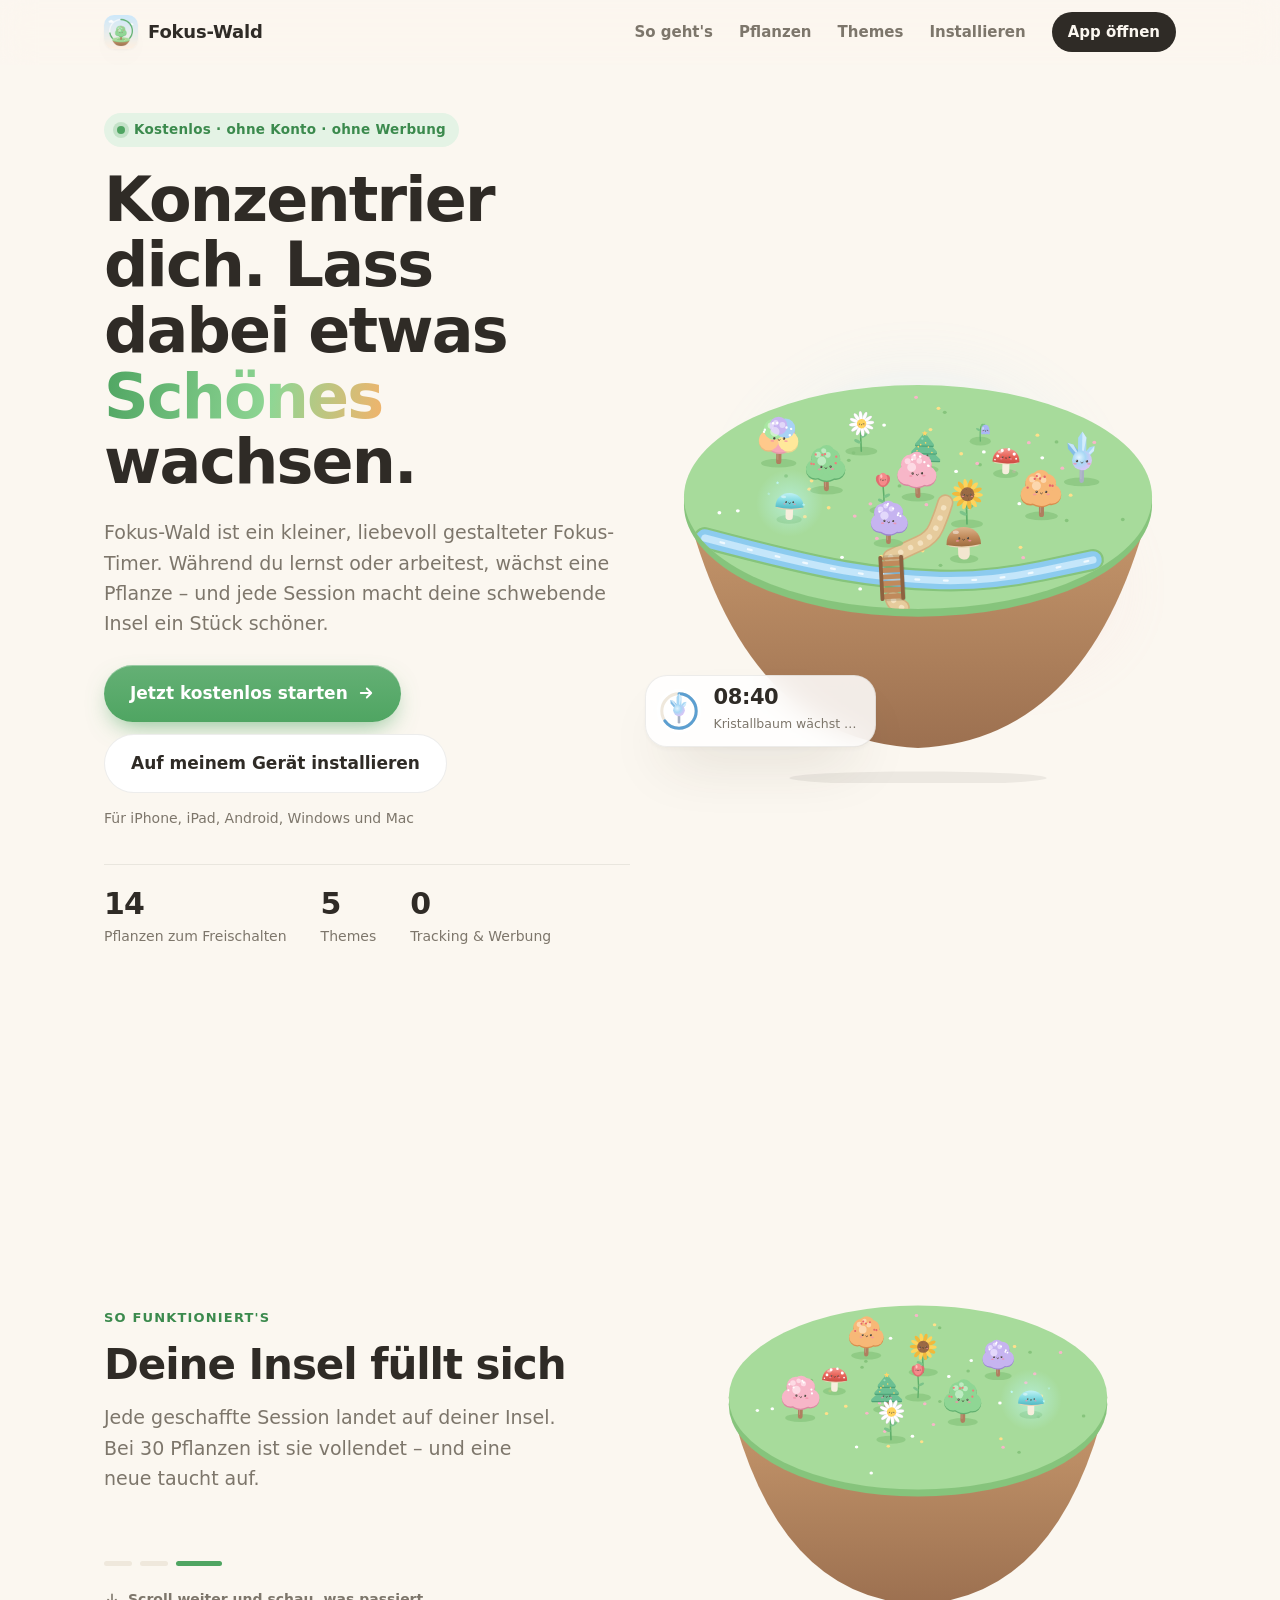
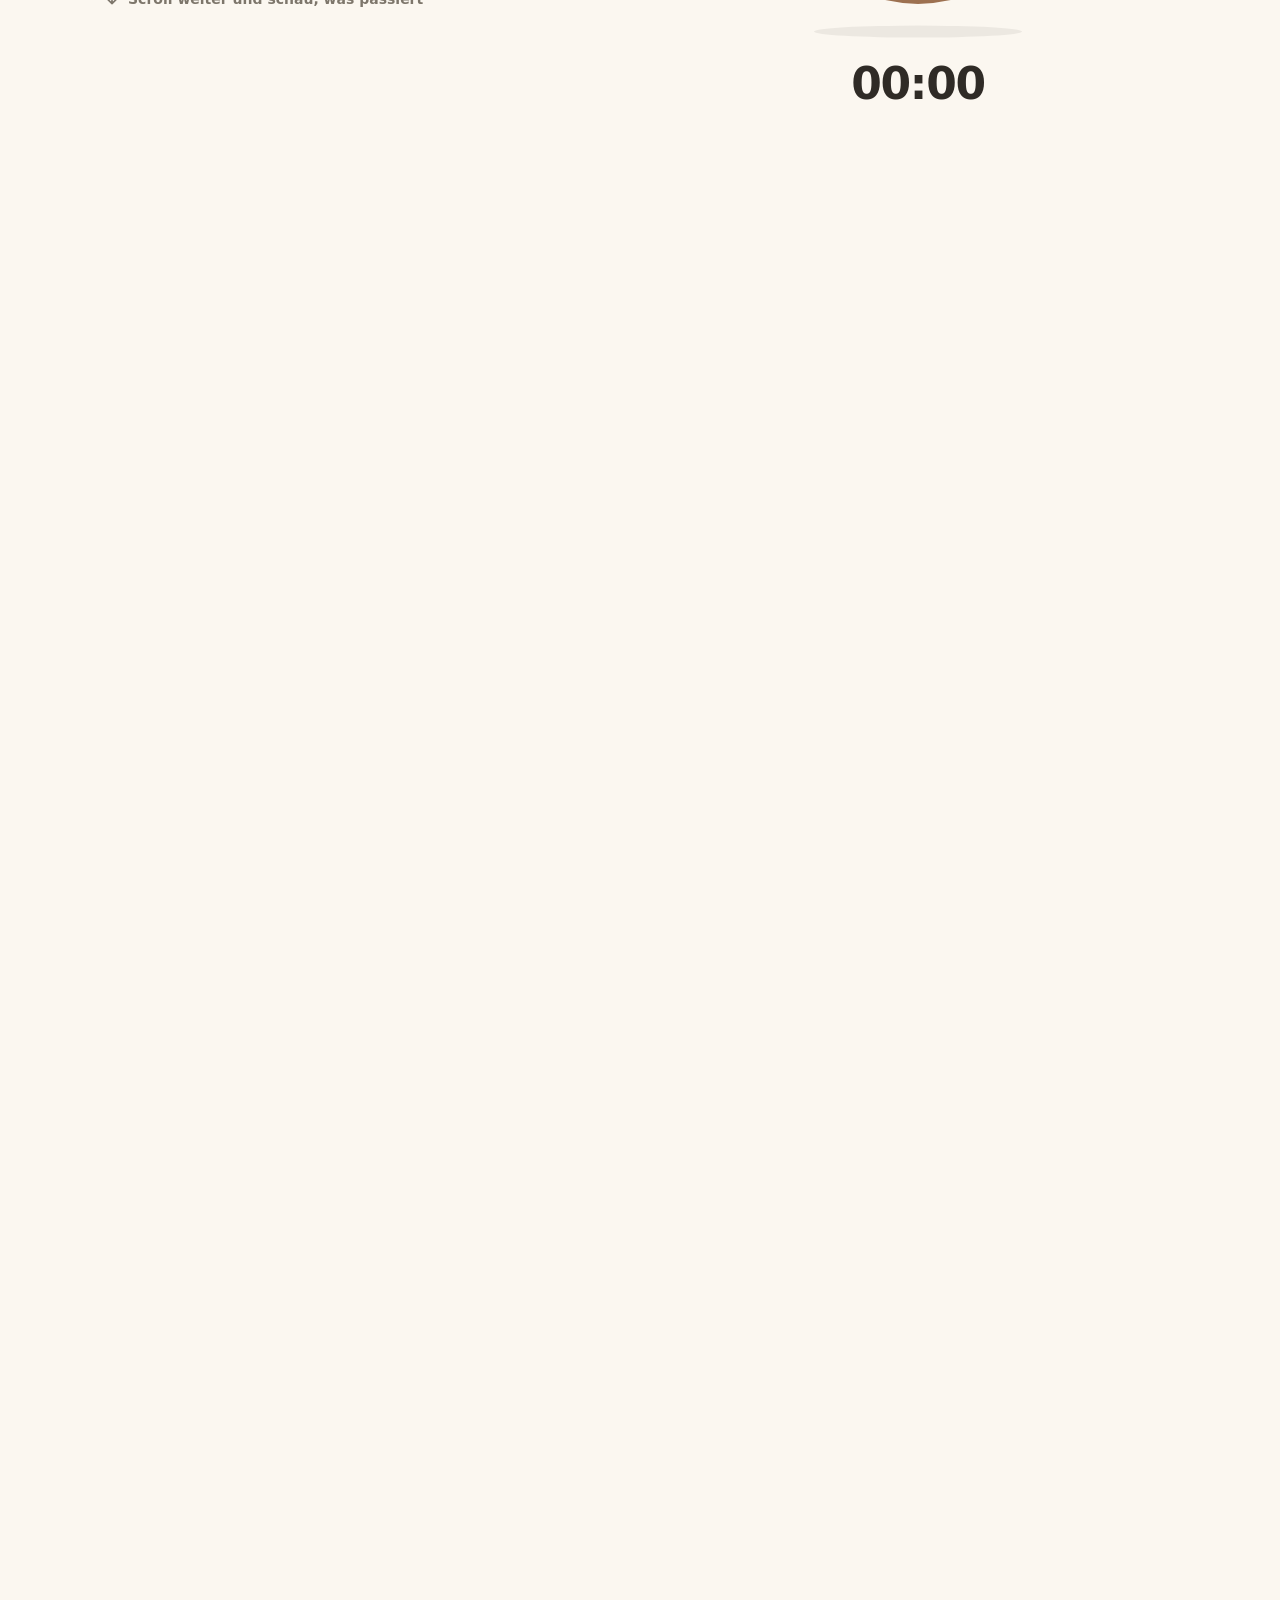
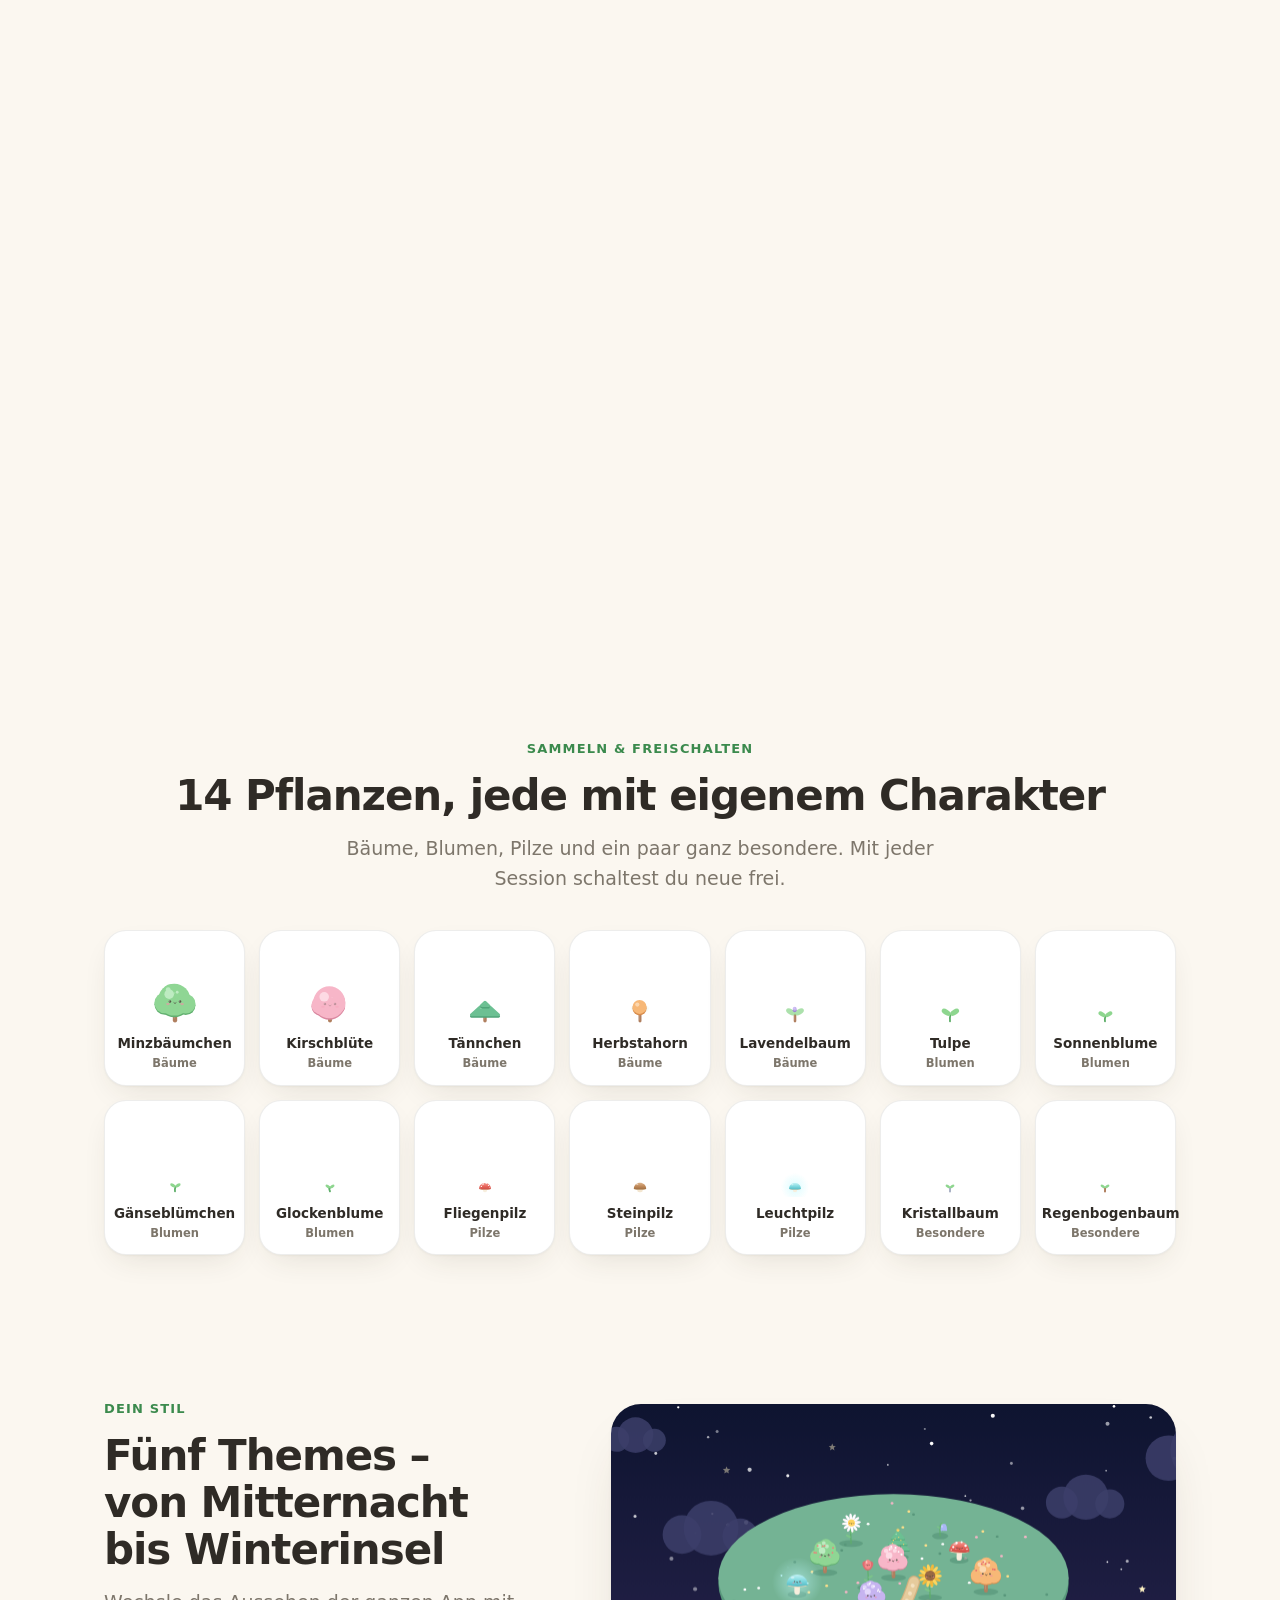
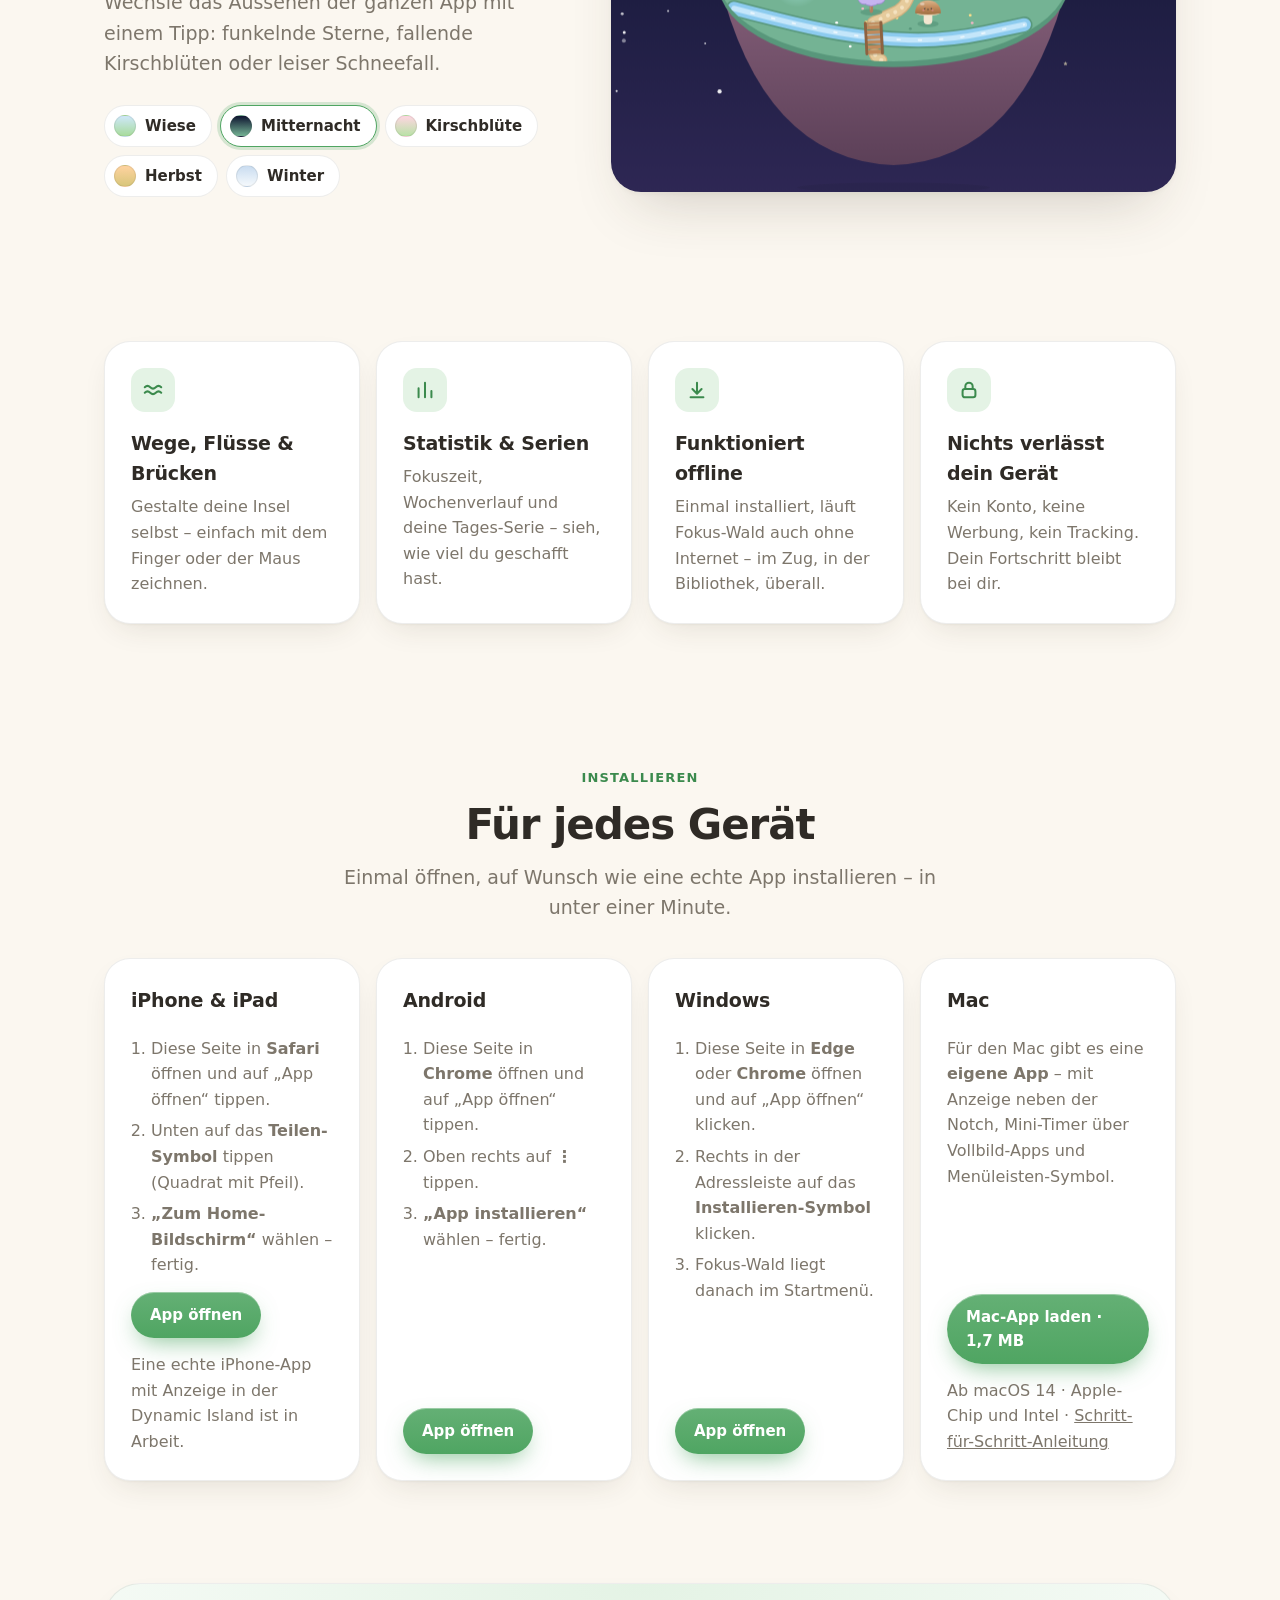
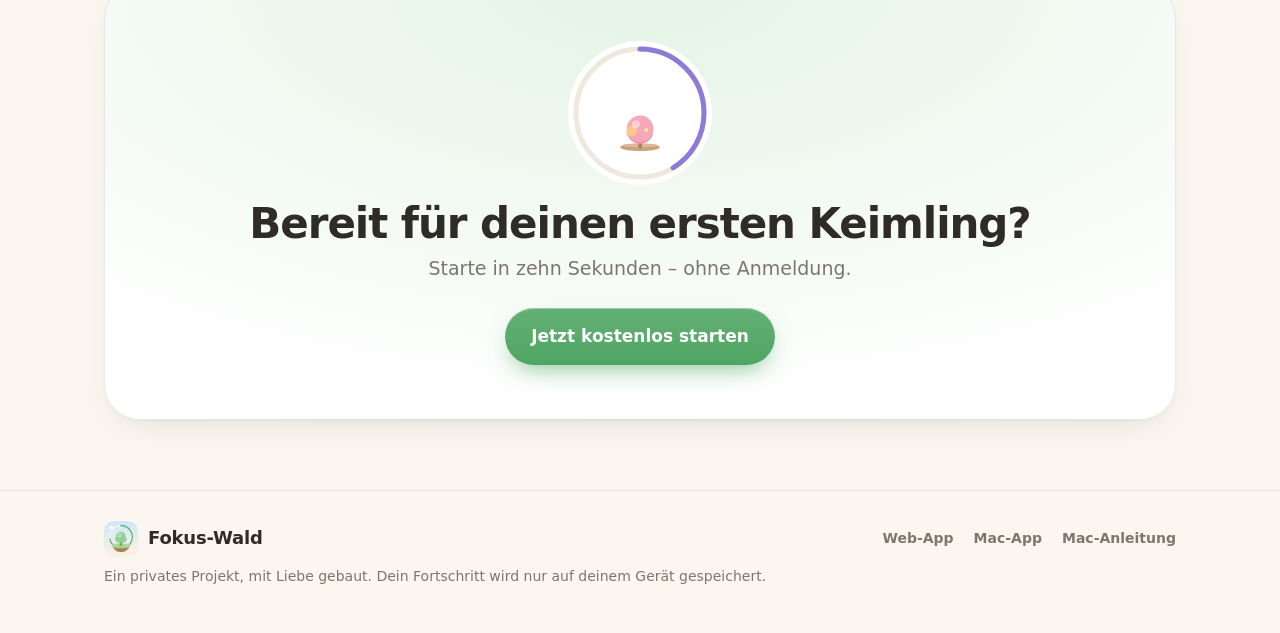
==== web/index.html @ 09dc21ff "Add Fokus-Wald Mac app, web app and website Mac app (SwiftUI package), PWA with the same plant and i" ====
<!DOCTYPE html>
<html lang="de">
<head>
<meta charset="utf-8">
<meta name="viewport" content="width=device-width, initial-scale=1, viewport-fit=cover">
<title>Fokus-Wald – der niedliche Fokus-Timer</title>
<meta name="description" content="Konzentrier dich – und schau zu, wie dabei etwas Schönes wächst. Kostenloser Fokus-Timer für iPhone, iPad, Android, Windows und Mac.">
<meta name="theme-color" content="#FBF7F0" media="(prefers-color-scheme: light)">
<meta name="theme-color" content="#171815" media="(prefers-color-scheme: dark)">
<meta property="og:title" content="Fokus-Wald – der niedliche Fokus-Timer">
<meta property="og:description" content="Während du lernst, wächst eine Pflanze – und deine Insel wird immer schöner.">
<meta property="og:image" content="app/icons/icon-512.png">
<link rel="icon" href="app/icons/icon-192.png">
<link rel="apple-touch-icon" href="app/icons/apple-touch-icon.png">
<link rel="stylesheet" href="site.css">
</head>
<body>

<header class="nav" id="nav">
  <a class="logo" href="./"><img src="app/icons/icon-192.png" alt=""> Fokus-Wald</a>
  <nav>
    <a href="#so-gehts">So geht's</a>
    <a href="#pflanzen">Pflanzen</a>
    <a href="#themes">Themes</a>
    <a href="#geraete">Installieren</a>
    <a class="pill" href="app/">App öffnen</a>
  </nav>
</header>

<main>

  <section class="hero">
    <div class="hero-text">
      <p class="eyebrow pill-eyebrow"><i></i> Kostenlos · ohne Konto · ohne Werbung</p>
      <h1>Konzentrier dich. Lass dabei etwas <em>Schönes</em> wachsen.</h1>
      <p class="lead">Fokus-Wald ist ein kleiner, liebevoll gestalteter Fokus-Timer. Während du lernst oder arbeitest, wächst eine Pflanze – und jede Session macht deine schwebende Insel ein Stück schöner.</p>
      <div class="cta">
        <a class="btn primary" href="app/">Jetzt kostenlos starten
          <svg viewBox="0 0 24 24" width="18" height="18" fill="none" stroke="currentColor" stroke-width="2.4" stroke-linecap="round" stroke-linejoin="round"><path d="M5 12h14M13 6l6 6-6 6"/></svg>
        </a>
        <a class="btn ghost" id="cta-second" href="#geraete">Auf meinem Gerät installieren</a>
      </div>
      <p class="fine" id="cta-note">Für iPhone, iPad, Android, Windows und Mac</p>
      <dl class="facts">
        <div><dt>14</dt><dd>Pflanzen zum Freischalten</dd></div>
        <div><dt>5</dt><dd>Themes</dd></div>
        <div><dt>0</dt><dd>Tracking &amp; Werbung</dd></div>
      </dl>
    </div>
    <div class="hero-art" id="hero-art">
      <div class="glow"></div>
      <canvas id="demo-island" aria-label="Animierte Vorschau einer Insel mit wachsenden Pflanzen"></canvas>
      <div class="float-chip" id="hero-chip">
        <canvas id="chip-plant"></canvas>
        <div><b id="chip-time">25:00</b><span id="chip-text">Kirschblüte wächst …</span></div>
      </div>
    </div>
  </section>

  <!-- Scroll story: the plant grows while you scroll -->
  <section class="story" id="so-gehts">
    <div class="story-sticky">
      <div class="story-text">
        <p class="eyebrow">So funktioniert's</p>
        <div class="story-steps">
          <article class="story-step on" data-step="0">
            <h2>Zeit wählen &amp; pflanzen</h2>
            <p>Stell ein, wie lange du dich konzentrieren möchtest, und such dir aus, was wachsen soll. Ein Tipp – und der Keimling ist gesetzt.</p>
          </article>
          <article class="story-step" data-step="1">
            <h2>Deine Pflanze wächst mit</h2>
            <p>Solange du fokussiert bleibst, wächst sie Minute für Minute – vom Keimling bis zur vollen Pracht, mit Gesicht und allem.</p>
          </article>
          <article class="story-step" data-step="2">
            <h2>Deine Insel füllt sich</h2>
            <p>Jede geschaffte Session landet auf deiner Insel. Bei 30 Pflanzen ist sie vollendet – und eine neue taucht auf.</p>
          </article>
        </div>
        <div class="story-dots" id="story-dots"><i class="on"></i><i></i><i></i></div>
        <p class="scroll-hint" id="scroll-hint">
          <svg viewBox="0 0 24 24" width="16" height="16" fill="none" stroke="currentColor" stroke-width="2.4" stroke-linecap="round" stroke-linejoin="round"><path d="M12 5v14M6 13l6 6 6-6"/></svg>
          Scroll weiter und schau, was passiert
        </p>
      </div>
      <div class="story-art">
        <canvas id="story-canvas" aria-label="Eine Pflanze wächst beim Scrollen"></canvas>
        <div class="story-clock" id="story-clock">25:00</div>
      </div>
    </div>
  </section>

  <section id="pflanzen">
    <p class="eyebrow center reveal">Sammeln &amp; freischalten</p>
    <h2 class="reveal">14 Pflanzen, jede mit eigenem Charakter</h2>
    <p class="lead center reveal">Bäume, Blumen, Pilze und ein paar ganz besondere. Mit jeder Session schaltest du neue frei.</p>
    <div class="plants" id="plants"></div>
  </section>

  <section id="themes">
    <div class="split">
      <div class="reveal">
        <p class="eyebrow">Dein Stil</p>
        <h2 class="left">Fünf Themes – von Mitternacht bis Winterinsel</h2>
        <p class="lead">Wechsle das Aussehen der ganzen App mit einem Tipp: funkelnde Sterne, fallende Kirschblüten oder leiser Schneefall.</p>
        <div class="theme-chips" id="theme-chips"></div>
      </div>
      <div class="theme-demo reveal" style="--d:.1s">
        <canvas id="theme-island" aria-label="Insel im gewählten Theme"></canvas>
      </div>
    </div>
  </section>

  <section>
    <div class="features">
      <article class="card feature reveal">
        <span class="ic"><svg viewBox="0 0 24 24"><path d="M3 9c2-2 4-2 6 0s4 2 6 0 4-2 6 0M3 15c2-2 4-2 6 0s4 2 6 0 4-2 6 0"/></svg></span>
        <h3>Wege, Flüsse &amp; Brücken</h3>
        <p>Gestalte deine Insel selbst – einfach mit dem Finger oder der Maus zeichnen.</p>
      </article>
      <article class="card feature reveal" style="--d:.08s">
        <span class="ic"><svg viewBox="0 0 24 24"><path d="M5 20V10M12 20V4M19 20v-7"/></svg></span>
        <h3>Statistik &amp; Serien</h3>
        <p>Fokuszeit, Wochenverlauf und deine Tages-Serie – sieh, wie viel du geschafft hast.</p>
      </article>
      <article class="card feature reveal" style="--d:.16s">
        <span class="ic"><svg viewBox="0 0 24 24"><path d="M12 4v11M7 11l5 5 5-5M5 20h14"/></svg></span>
        <h3>Funktioniert offline</h3>
        <p>Einmal installiert, läuft Fokus-Wald auch ohne Internet – im Zug, in der Bibliothek, überall.</p>
      </article>
      <article class="card feature reveal" style="--d:.24s">
        <span class="ic"><svg viewBox="0 0 24 24"><rect x="5" y="11" width="14" height="9" rx="2.5"/><path d="M8 11V8a4 4 0 0 1 8 0v3"/></svg></span>
        <h3>Nichts verlässt dein Gerät</h3>
        <p>Kein Konto, keine Werbung, kein Tracking. Dein Fortschritt bleibt bei dir.</p>
      </article>
    </div>
  </section>

  <section id="geraete">
    <p class="eyebrow center reveal">Installieren</p>
    <h2 class="reveal">Für jedes Gerät</h2>
    <p class="lead center reveal">Einmal öffnen, auf Wunsch wie eine echte App installieren – in unter einer Minute.</p>
    <div class="devices">
      <article class="card device reveal" data-device="ios">
        <span class="yours">Dein Gerät</span>
        <h3>iPhone &amp; iPad</h3>
        <ol>
          <li>Diese Seite in <b>Safari</b> öffnen und auf „App öffnen“ tippen.</li>
          <li>Unten auf das <b>Teilen-Symbol</b> tippen (Quadrat mit Pfeil).</li>
          <li><b>„Zum Home-Bildschirm“</b> wählen – fertig.</li>
        </ol>
        <a class="btn primary small" href="app/">App öffnen</a>
        <p class="fine">Eine echte iPhone-App mit Anzeige in der Dynamic Island ist in Arbeit.</p>
      </article>
      <article class="card device reveal" style="--d:.08s" data-device="android">
        <span class="yours">Dein Gerät</span>
        <h3>Android</h3>
        <ol>
          <li>Diese Seite in <b>Chrome</b> öffnen und auf „App öffnen“ tippen.</li>
          <li>Oben rechts auf <b>⋮</b> tippen.</li>
          <li><b>„App installieren“</b> wählen – fertig.</li>
        </ol>
        <a class="btn primary small" href="app/">App öffnen</a>
      </article>
      <article class="card device reveal" style="--d:.16s" data-device="windows">
        <span class="yours">Dein Gerät</span>
        <h3>Windows</h3>
        <ol>
          <li>Diese Seite in <b>Edge</b> oder <b>Chrome</b> öffnen und auf „App öffnen“ klicken.</li>
          <li>Rechts in der Adressleiste auf das <b>Installieren-Symbol</b> klicken.</li>
          <li>Fokus-Wald liegt danach im Startmenü.</li>
        </ol>
        <a class="btn primary small" href="app/">App öffnen</a>
      </article>
      <article class="card device reveal" style="--d:.24s" data-device="mac">
        <span class="yours">Dein Gerät</span>
        <h3>Mac</h3>
        <p>Für den Mac gibt es eine <b>eigene App</b> – mit Anzeige neben der Notch, Mini-Timer über Vollbild-Apps und Menüleisten-Symbol.</p>
        <a class="btn primary small" href="downloads/Fokus-Wald.zip" download>Mac-App laden · 1,7 MB</a>
        <p class="fine">Ab macOS 14 · Apple-Chip und Intel · <a href="mac.html">Schritt-für-Schritt-Anleitung</a></p>
      </article>
    </div>
  </section>

  <section class="closing reveal">
    <canvas class="stage" id="closing-stage"></canvas>
    <h2>Bereit für deinen ersten Keimling?</h2>
    <p class="lead center">Starte in zehn Sekunden – ohne Anmeldung.</p>
    <a class="btn primary" href="app/">Jetzt kostenlos starten</a>
  </section>
</main>

<footer>
  <div class="foot">
    <a class="logo" href="./"><img src="app/icons/icon-192.png" alt=""> Fokus-Wald</a>
    <nav>
      <a href="app/">Web-App</a>
      <a href="downloads/Fokus-Wald.zip" download>Mac-App</a>
      <a href="mac.html">Mac-Anleitung</a>
    </nav>
  </div>
  <p>Ein privates Projekt, mit Liebe gebaut. Dein Fortschritt wird nur auf deinem Gerät gespeichert.</p>
</footer>

<script type="module" src="site.js"></script>
</body>
</html>
---- web/site.css ----
:root {
  --bg: #FBF7F0; --bg-2: #F4EEE3; --card: #FFFFFF; --line: rgba(62, 58, 52, .09); --track: #EFE8DC;
  --ink: #2F2B26; --muted: #7D766B; --green: #4FA562; --green-deep: #3B8A4D; --green-soft: #E4F3E5; --pink: #E07A99;
  --shadow: 0 1px 2px rgba(60, 50, 30, .04), 0 12px 32px -12px rgba(60, 50, 30, .14);
  --shadow-lg: 0 2px 4px rgba(60, 50, 30, .04), 0 30px 60px -24px rgba(60, 50, 30, .22);
  --font: ui-rounded, "SF Pro Rounded", "Segoe UI Variable Display", "Segoe UI", system-ui, -apple-system, Roboto, sans-serif;
  --ease: cubic-bezier(.2, .8, .2, 1);
}
@media (prefers-color-scheme: dark) {
  :root {
    --bg: #171815; --bg-2: #1E1F1C; --card: #232521; --line: rgba(255, 255, 255, .08); --track: #33352F;
    --ink: #F1ECE3; --muted: #A49F95; --green: #6FBF7E; --green-deep: #8AD097; --green-soft: #243326;
    --shadow: 0 1px 2px rgba(0, 0, 0, .3), 0 12px 32px -12px rgba(0, 0, 0, .5);
    --shadow-lg: 0 2px 4px rgba(0, 0, 0, .3), 0 30px 60px -24px rgba(0, 0, 0, .7);
  }
}

* { box-sizing: border-box; }
html { scroll-behavior: smooth; -webkit-text-size-adjust: 100%; }
body { margin: 0; background: var(--bg); color: var(--ink); font: 17px/1.6 var(--font); -webkit-font-smoothing: antialiased; overflow-x: clip; }
a { color: inherit; }
img, canvas { display: block; }
main { max-width: 1120px; margin: 0 auto; padding: 0 24px; }
section { padding: 72px 0; scroll-margin-top: 72px; }

h1 { font-size: clamp(36px, 5.6vw, 62px); line-height: 1.06; margin: 0 0 22px; letter-spacing: -0.03em; font-weight: 800; text-wrap: balance; }
h1 em { font-style: normal; background: linear-gradient(100deg, var(--green), #8FD694 60%, #F2B36B); -webkit-background-clip: text; background-clip: text; color: transparent; }
h2 { font-size: clamp(28px, 3.8vw, 42px); line-height: 1.12; letter-spacing: -0.025em; font-weight: 800; text-align: center; margin: 0 0 14px; text-wrap: balance; }
h2.left { text-align: left; }
h3 { font-size: 19px; letter-spacing: -0.01em; margin: 0 0 6px; }
.lead { color: var(--muted); font-size: clamp(17px, 1.6vw, 19px); margin: 0 0 26px; text-wrap: pretty; }
.lead.center { text-align: center; max-width: 620px; margin: 0 auto 36px; }
.fine { color: var(--muted); font-size: 14px; margin: 14px 0 0; }
.eyebrow { color: var(--green-deep); font-size: 13px; font-weight: 800; letter-spacing: .09em; text-transform: uppercase; margin: 0 0 12px; }
.eyebrow.center { text-align: center; }
.pill-eyebrow { display: inline-flex; align-items: center; gap: 9px; background: var(--green-soft); padding: 6px 13px; border-radius: 999px; letter-spacing: .02em; text-transform: none; font-size: 13.5px; margin-bottom: 20px; }
.pill-eyebrow i { width: 8px; height: 8px; border-radius: 50%; background: var(--green); box-shadow: 0 0 0 4px color-mix(in srgb, var(--green) 22%, transparent); }

/* ---- Navigation */

.nav { position: sticky; top: 0; z-index: 20; display: flex; align-items: center; gap: 16px; padding: 12px max(24px, calc((100vw - 1120px) / 2 + 24px));
  background: color-mix(in srgb, var(--bg) 78%, transparent); backdrop-filter: saturate(1.4) blur(16px); -webkit-backdrop-filter: saturate(1.4) blur(16px);
  border-bottom: 1px solid transparent; transition: border-color .3s, box-shadow .3s; }
.nav.scrolled { border-bottom-color: var(--line); box-shadow: 0 8px 30px -18px rgba(0, 0, 0, .25); }
.logo { display: flex; align-items: center; gap: 10px; font-weight: 800; font-size: 18px; letter-spacing: -0.01em; text-decoration: none; margin-right: auto; }
.logo img { width: 34px; height: 34px; border-radius: 10px; box-shadow: var(--shadow); }
.nav nav { display: flex; align-items: center; gap: 26px; font-size: 15px; font-weight: 600; }
.nav nav a { text-decoration: none; color: var(--muted); transition: color .2s; }
.nav nav a:hover { color: var(--ink); }
.nav nav a.pill { background: var(--ink); color: var(--bg); padding: 8px 16px; border-radius: 999px; }
@media (max-width: 760px) { .nav nav a:not(.pill) { display: none; } }

/* ---- Buttons */

.btn { display: inline-flex; align-items: center; justify-content: center; gap: 9px; text-decoration: none; font-weight: 700; border-radius: 999px; padding: 15px 26px; transition: transform .25s var(--ease), box-shadow .25s var(--ease), background .2s; }
.btn:hover { transform: translateY(-2px); }
.btn:active { transform: scale(.97); }
.btn.primary { background: linear-gradient(180deg, color-mix(in srgb, var(--green) 88%, #fff), var(--green)); color: #fff; box-shadow: 0 1px 0 rgba(255, 255, 255, .35) inset, 0 10px 24px -8px color-mix(in srgb, var(--green) 70%, transparent); }
.btn.primary:hover { box-shadow: 0 1px 0 rgba(255, 255, 255, .35) inset, 0 16px 30px -8px color-mix(in srgb, var(--green) 75%, transparent); }
.btn.primary svg { transition: transform .25s var(--ease); }
.btn.primary:hover svg { transform: translateX(3px); }
.btn.ghost { border: 1.5px solid var(--line); background: var(--card); }
.btn.small { padding: 11px 19px; font-size: 15px; }

/* ---- Hero */

.hero { display: grid; grid-template-columns: 1.02fr 1fr; gap: 30px; align-items: center; padding-top: 48px; padding-bottom: 40px; min-height: min(760px, calc(100vh - 60px)); }
.cta { display: flex; gap: 12px; flex-wrap: wrap; }
.facts { display: flex; gap: 34px; margin: 34px 0 0; padding-top: 24px; border-top: 1px solid var(--line); flex-wrap: wrap; }
.facts div { display: flex; flex-direction: column; }
.facts dt { font-size: 30px; font-weight: 800; letter-spacing: -0.03em; line-height: 1; }
.facts dd { margin: 6px 0 0; color: var(--muted); font-size: 14px; }
.hero-art { position: relative; will-change: transform; }
.hero-art canvas#demo-island { width: 100%; aspect-ratio: 1 / 0.98; }
.glow { position: absolute; inset: 4% 0 14%; border-radius: 50%; background:
  radial-gradient(closest-side, color-mix(in srgb, #9FD8F5 55%, transparent), transparent 70%),
  radial-gradient(closest-side at 70% 70%, color-mix(in srgb, #F7B6C8 45%, transparent), transparent 70%);
  filter: blur(34px); opacity: .9; z-index: -1; }
@media (prefers-color-scheme: dark) { .glow { opacity: .35; } }
.float-chip { position: absolute; left: -3%; bottom: 7%; display: flex; align-items: center; gap: 12px; padding: 10px 18px 10px 10px; border-radius: 22px;
  background: color-mix(in srgb, var(--card) 86%, transparent); backdrop-filter: blur(14px); -webkit-backdrop-filter: blur(14px); border: 1px solid var(--line); box-shadow: var(--shadow-lg);
  animation: bob 5s ease-in-out infinite; }
.float-chip canvas { width: 46px; height: 46px; }
.float-chip b { display: block; font-size: 21px; line-height: 1.1; font-variant-numeric: tabular-nums; letter-spacing: -0.02em; }
.float-chip span { font-size: 12.5px; color: var(--muted); }
@keyframes bob { 50% { transform: translateY(-7px); } }
@media (max-width: 900px) {
  .hero { grid-template-columns: 1fr; padding-top: 18px; min-height: 0; }
  .hero-art { order: -1; max-width: 520px; margin: 0 auto; width: 100%; }
  .facts { gap: 24px; }
}

/* ---- Scroll story */

.story { height: 320vh; padding: 0; }
.story-sticky { position: sticky; top: 0; height: 100vh; display: grid; grid-template-columns: 1fr 1fr; gap: 40px; align-items: center; padding: 70px 0 20px; }
.story-steps { position: relative; min-height: 210px; }
.story-step { position: absolute; inset: 0 0 auto 0; opacity: 0; transform: translateY(22px); transition: opacity .5s var(--ease), transform .5s var(--ease); pointer-events: none; }
.story-step.on { opacity: 1; transform: none; }
.story-step.past { transform: translateY(-22px); }
.story-step h2 { text-align: left; }
.story-step p { color: var(--muted); font-size: 19px; margin: 0; max-width: 460px; text-wrap: pretty; }
.story-dots { display: flex; gap: 8px; margin-top: 10px; }
.story-dots i { width: 28px; height: 5px; border-radius: 9px; background: var(--track); transition: background .3s, width .3s; }
.story-dots i.on { background: var(--green); width: 46px; }
.scroll-hint { display: inline-flex; align-items: center; gap: 8px; color: var(--muted); font-size: 14px; font-weight: 600; margin: 22px 0 0; transition: opacity .4s; }
.scroll-hint svg { animation: nudge 1.6s ease-in-out infinite; }
@keyframes nudge { 50% { transform: translateY(4px); } }
.story-art { position: relative; display: flex; flex-direction: column; align-items: center; }
#story-canvas { width: min(440px, 100%); aspect-ratio: 1; }
.story-clock { font-size: 44px; font-weight: 700; font-variant-numeric: tabular-nums; letter-spacing: -0.03em; margin-top: 4px; transition: opacity .3s; }
@media (max-width: 900px) {
  .story-sticky { grid-template-columns: 1fr; gap: 6px; align-content: center; padding-top: 64px; }
  .story-art { order: -1; }
  #story-canvas { width: min(300px, 70vw); }
  .story-clock { font-size: 32px; }
  .story-steps { min-height: 230px; }
  .story-step p { font-size: 17px; }
}

/* ---- Cards & reveal */

.card { background: var(--card); border: 1px solid var(--line); border-radius: 26px; padding: 26px; box-shadow: var(--shadow); }
.reveal { opacity: 0; transform: translateY(26px); transition: opacity .8s var(--ease) var(--d, 0s), transform .8s var(--ease) var(--d, 0s); }
.reveal.in { opacity: 1; transform: none; }

.plants { display: grid; grid-template-columns: repeat(auto-fill, minmax(124px, 1fr)); gap: 14px; }
.plant { background: var(--card); border: 1px solid var(--line); border-radius: 22px; padding: 16px 6px 12px; text-align: center; font-size: 13.5px; font-weight: 700; box-shadow: var(--shadow);
  transition: transform .3s var(--ease), box-shadow .3s var(--ease); }
.plant:hover { transform: translateY(-5px) rotate(-1deg); box-shadow: var(--shadow-lg); }
.plant.reveal.in { animation: pop .7s var(--ease) var(--d, 0s) backwards; }
@keyframes pop { from { opacity: 0; transform: translateY(22px) scale(.94); } }
.plant canvas { width: 84px; height: 80px; margin: 0 auto 6px; }
.plant small { display: block; font-weight: 600; color: var(--muted); font-size: 11.5px; }

.split { display: grid; grid-template-columns: 0.9fr 1.1fr; gap: 44px; align-items: center; }
.theme-demo canvas { width: 100%; aspect-ratio: 16 / 11; border-radius: 30px; box-shadow: var(--shadow-lg); }
.theme-chips { display: flex; flex-wrap: wrap; gap: 8px; }
.theme-chip { font: inherit; font-size: 15px; font-weight: 700; color: inherit; cursor: pointer; display: inline-flex; align-items: center; gap: 9px; padding: 8px 15px 8px 9px; border-radius: 999px; border: 1.5px solid var(--line); background: var(--card); transition: border-color .2s, transform .2s var(--ease); }
.theme-chip:hover { transform: translateY(-2px); }
.theme-chip i { width: 22px; height: 22px; border-radius: 50%; border: 1px solid var(--line); }
.theme-chip.on { border-color: var(--green); box-shadow: 0 0 0 3px color-mix(in srgb, var(--green) 22%, transparent); }
@media (max-width: 900px) { .split { grid-template-columns: 1fr; gap: 26px; } }

.features { display: grid; grid-template-columns: repeat(auto-fit, minmax(235px, 1fr)); gap: 16px; }
.feature .ic { width: 44px; height: 44px; border-radius: 14px; background: var(--green-soft); color: var(--green-deep); display: flex; align-items: center; justify-content: center; margin-bottom: 16px; }
.feature .ic svg { width: 22px; height: 22px; fill: none; stroke: currentColor; stroke-width: 2.2; stroke-linecap: round; stroke-linejoin: round; }
.feature p, .device p, .device li { color: var(--muted); font-size: 16px; margin: 0; }
.feature, .device { transition: transform .3s var(--ease), box-shadow .3s var(--ease), opacity .8s var(--ease) var(--d, 0s); }
.feature:hover { transform: translateY(-4px); box-shadow: var(--shadow-lg); }

.devices { display: grid; grid-template-columns: repeat(auto-fit, minmax(250px, 1fr)); gap: 16px; }
.device { position: relative; display: flex; flex-direction: column; align-items: flex-start; gap: 14px; }
.device ol { margin: 0; padding-left: 20px; display: flex; flex-direction: column; gap: 6px; }
.device .btn { margin-top: auto; }
.device .fine { margin: 0; }
.device .yours { display: none; position: absolute; top: -12px; right: 20px; background: var(--pink); color: #fff; font-size: 12px; font-weight: 800; padding: 4px 11px; border-radius: 999px; }
.device.yours-on { border-color: var(--green); box-shadow: 0 0 0 3px color-mix(in srgb, var(--green) 25%, transparent), var(--shadow); order: -1; }
.device.yours-on .yours { display: block; }

.closing { text-align: center; margin: 30px 0 70px; padding: 54px 24px; border-radius: 36px; display: flex; flex-direction: column; align-items: center; gap: 6px;
  background: radial-gradient(120% 140% at 50% 0%, var(--green-soft), var(--card) 70%); border: 1px solid var(--line); box-shadow: var(--shadow); }
.closing h2 { margin: 6px 0 0; }
.closing .lead { margin-bottom: 18px; }
canvas.stage { width: 150px; height: 150px; }

footer { border-top: 1px solid var(--line); color: var(--muted); font-size: 14px; padding: 30px max(24px, calc((100vw - 1120px) / 2 + 24px)) 46px; }
.foot { display: flex; align-items: center; gap: 20px; flex-wrap: wrap; margin-bottom: 10px; }
.foot .logo { color: var(--ink); }
.foot nav { display: flex; gap: 20px; font-weight: 600; }
.foot nav a { text-decoration: none; }
.foot nav a:hover { color: var(--ink); }
footer p { margin: 0; }

/* People who prefer less motion get the same content without scroll effects. */
@media (prefers-reduced-motion: reduce) {
  html { scroll-behavior: auto; }
  .reveal { opacity: 1; transform: none; transition: none; }
  .plant.reveal.in { animation: none; }
  .story { height: auto; padding: 72px 0; }
  .story-sticky { position: static; height: auto; padding: 0; }
  .story-steps { min-height: 0; display: grid; gap: 22px; }
  .story-step { position: static; opacity: 1; transform: none; }
  .story-dots, .scroll-hint, .story-clock { display: none; }
  .float-chip, .scroll-hint svg { animation: none; }
}
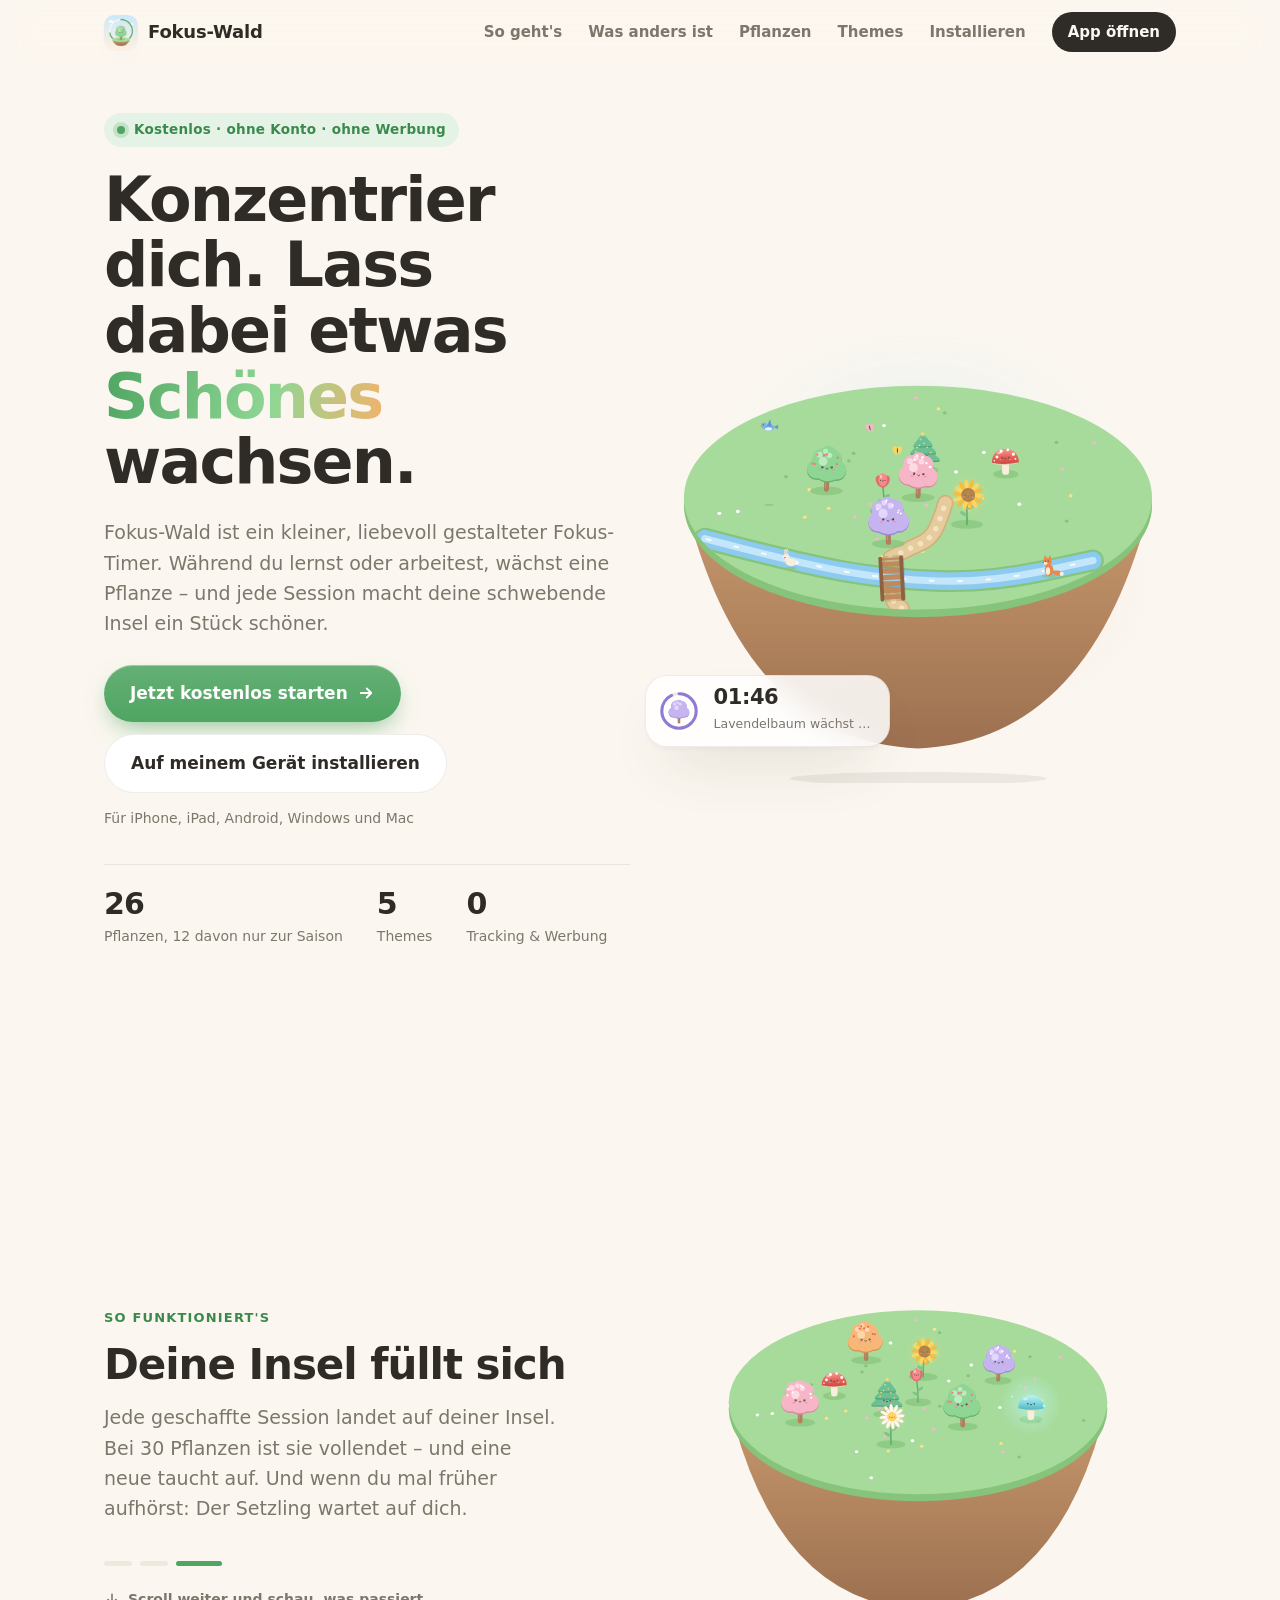
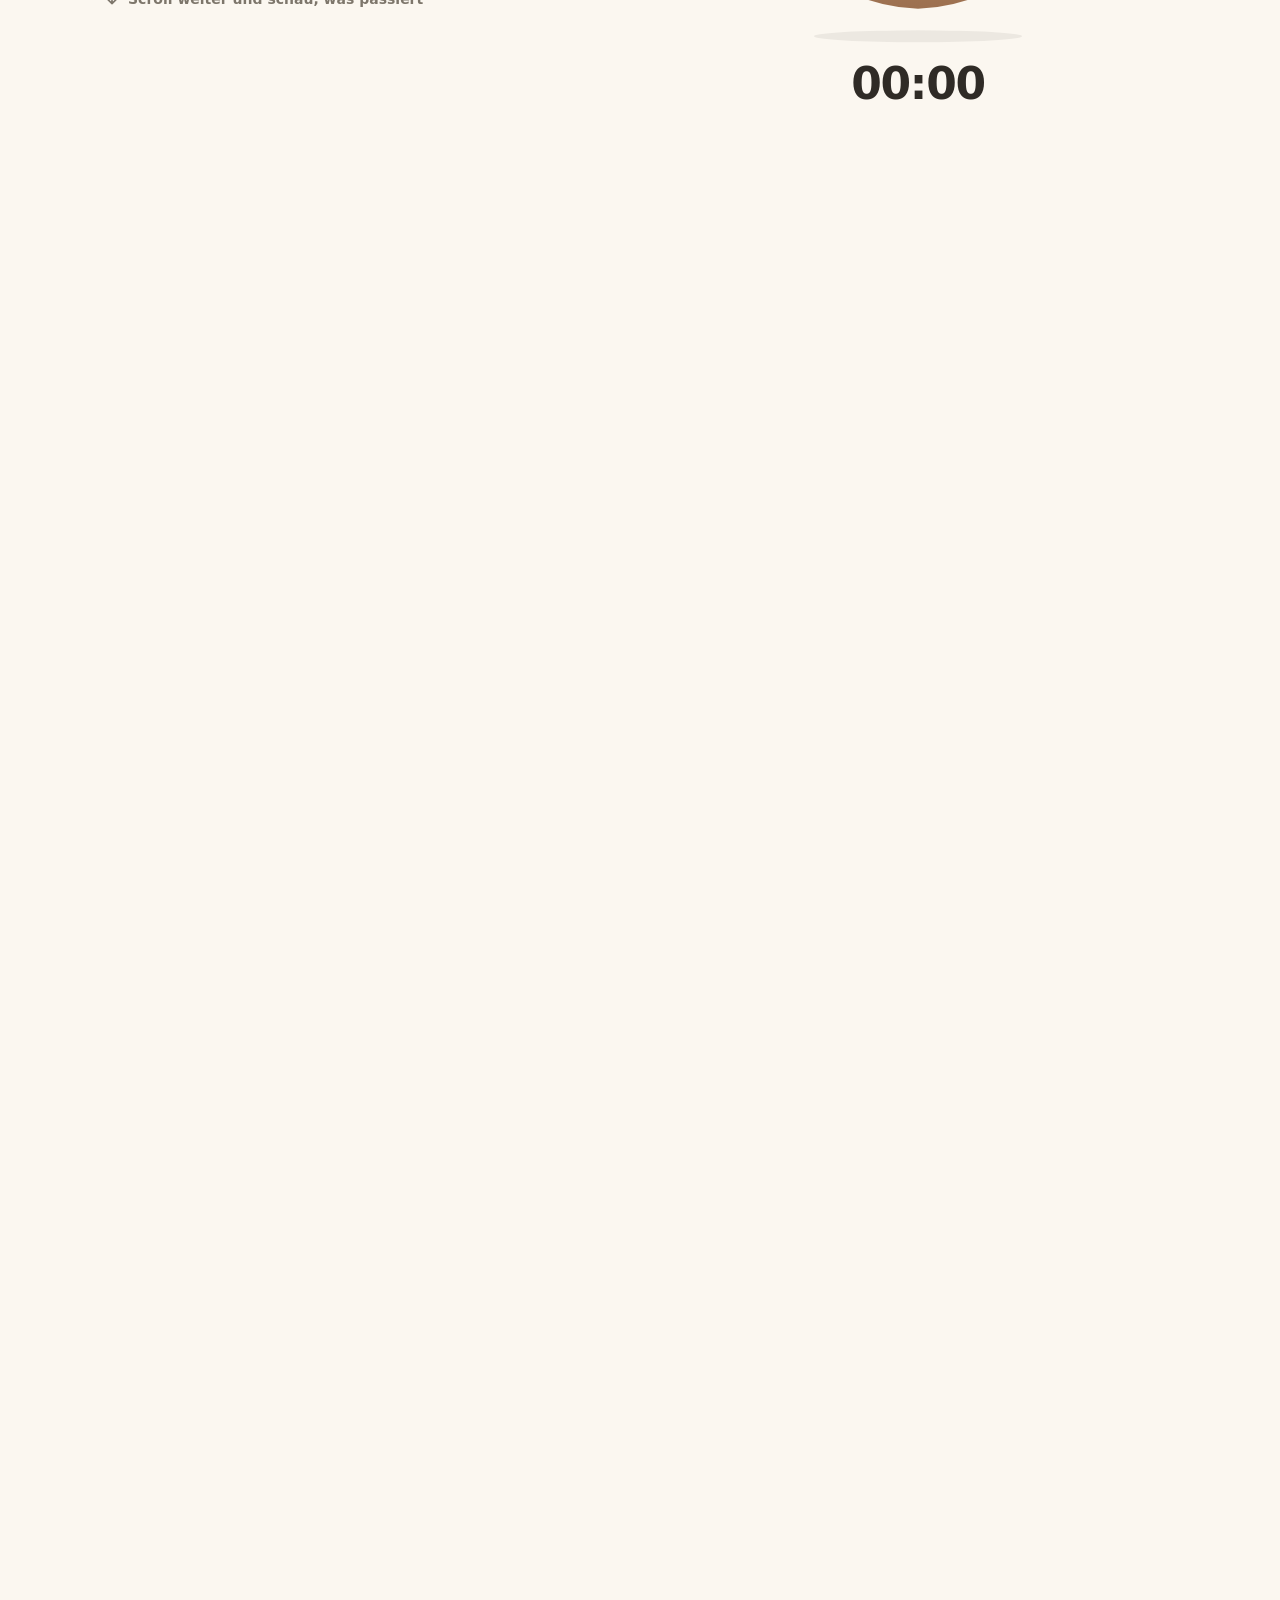
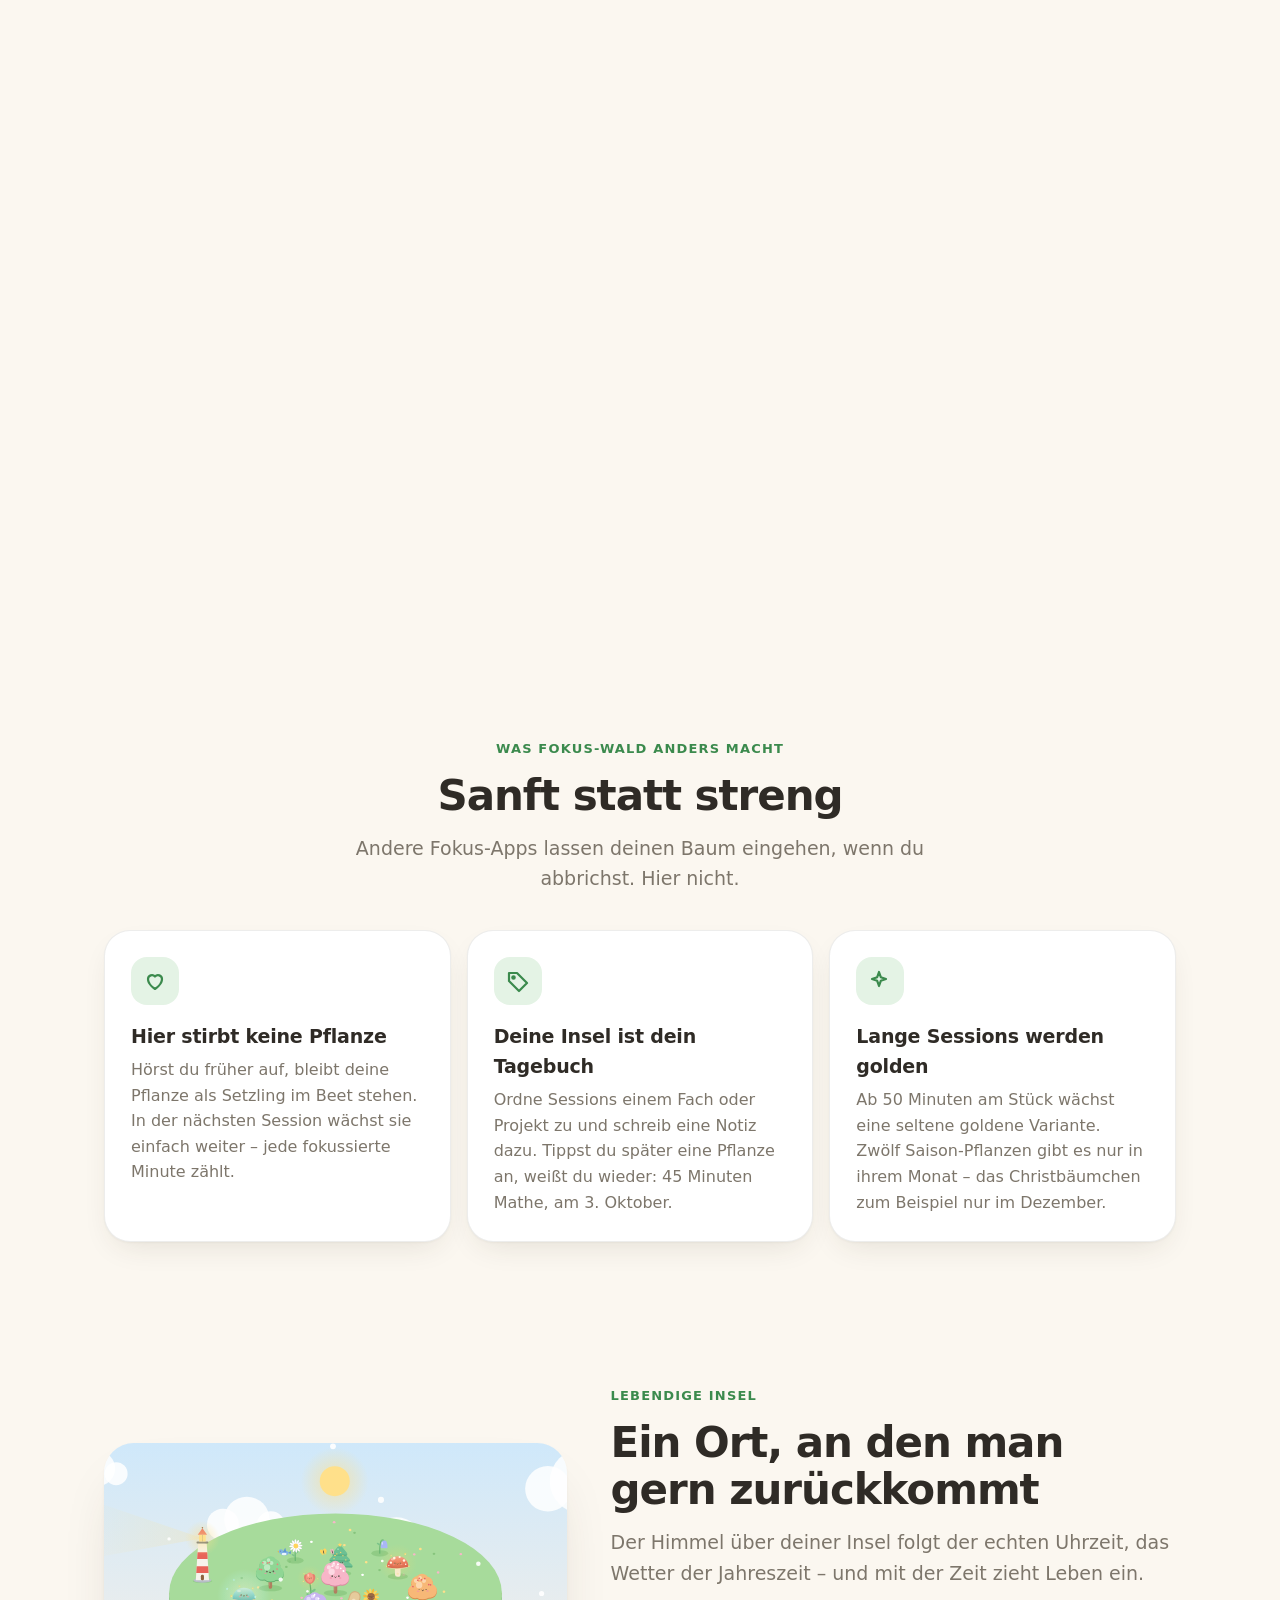
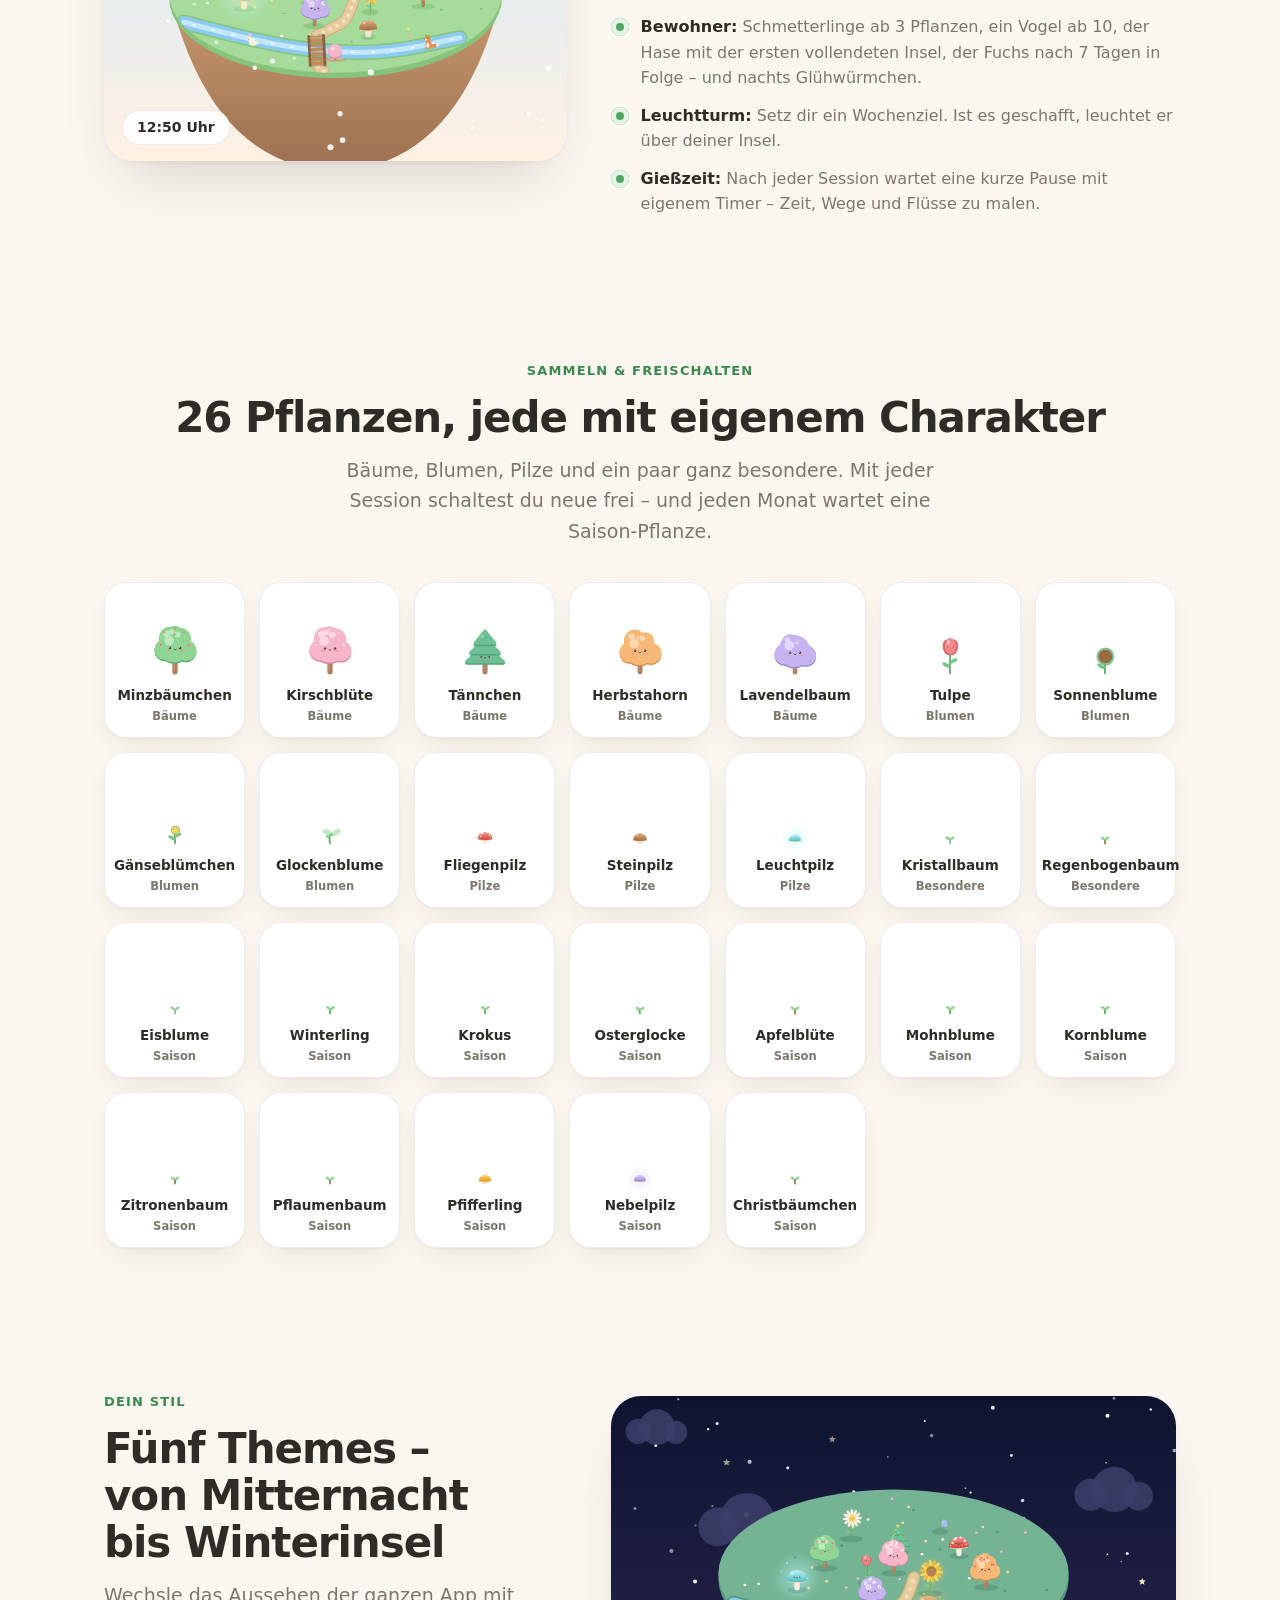
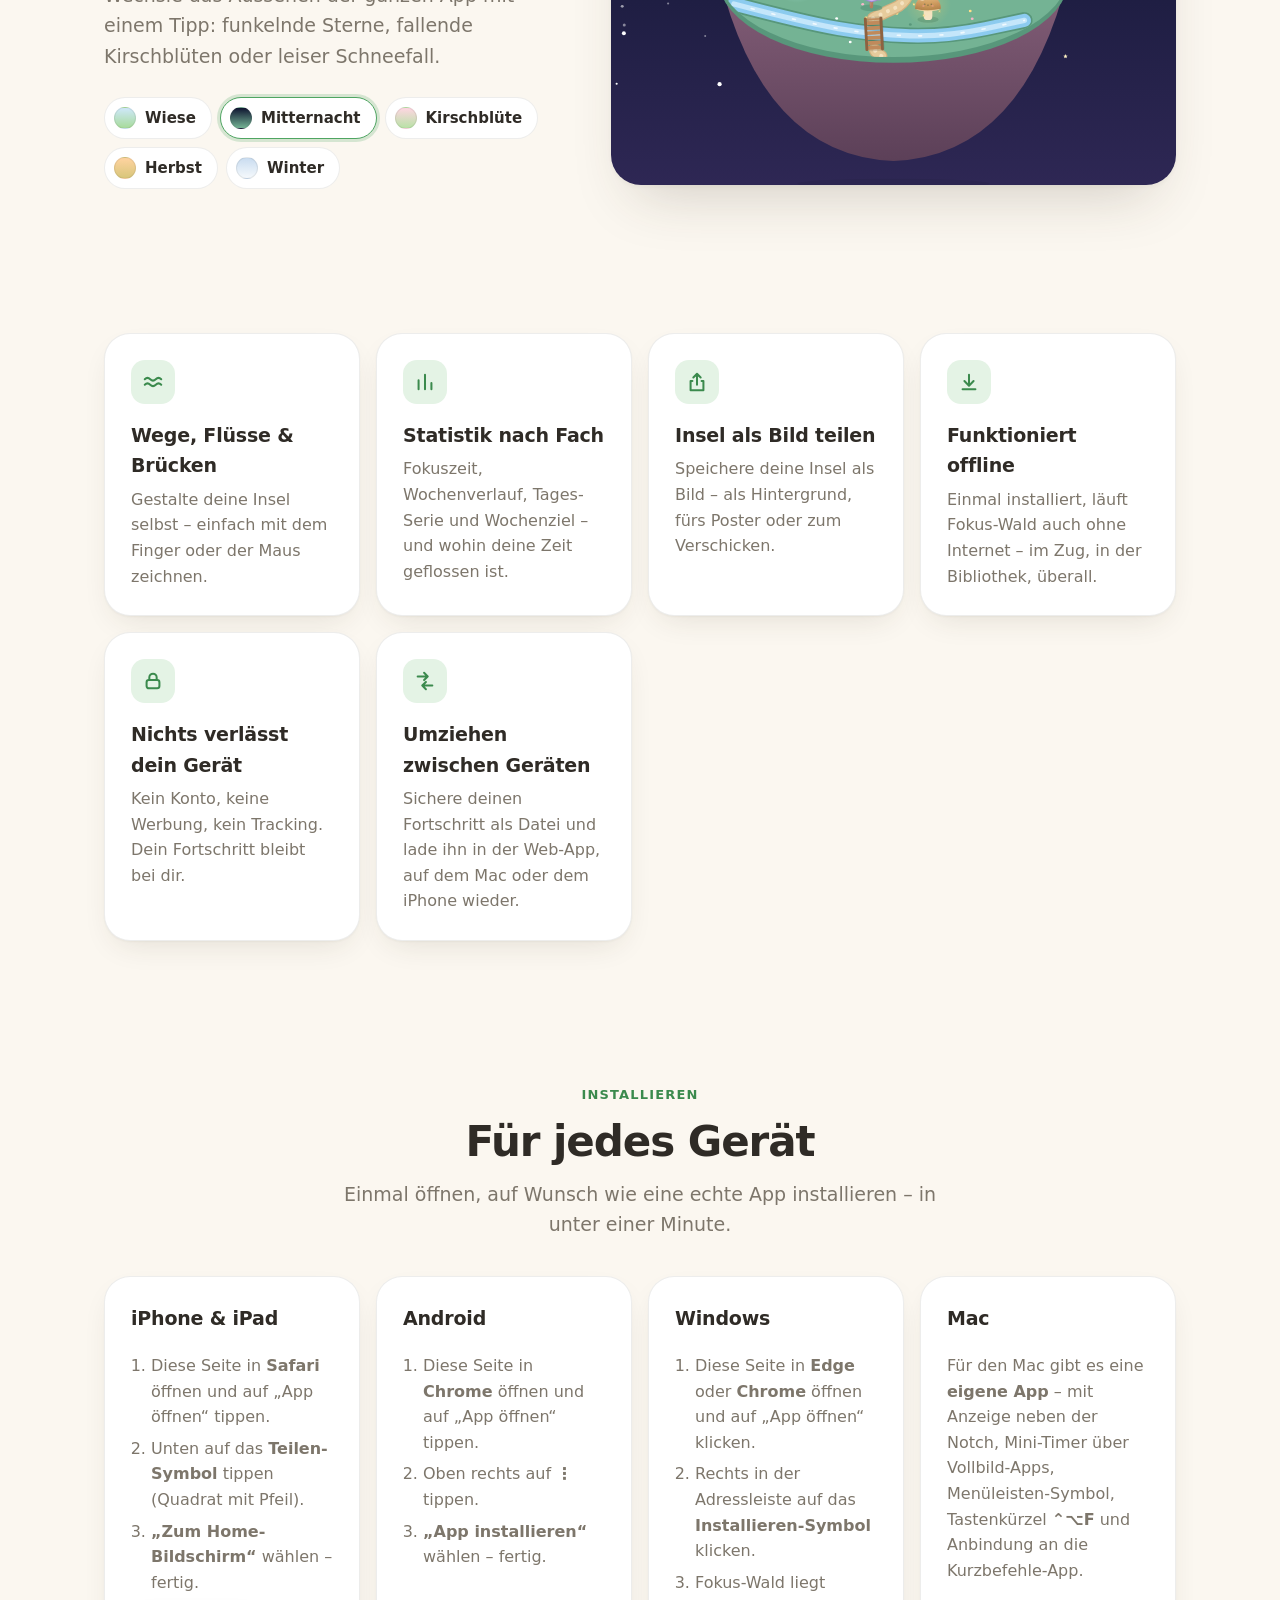
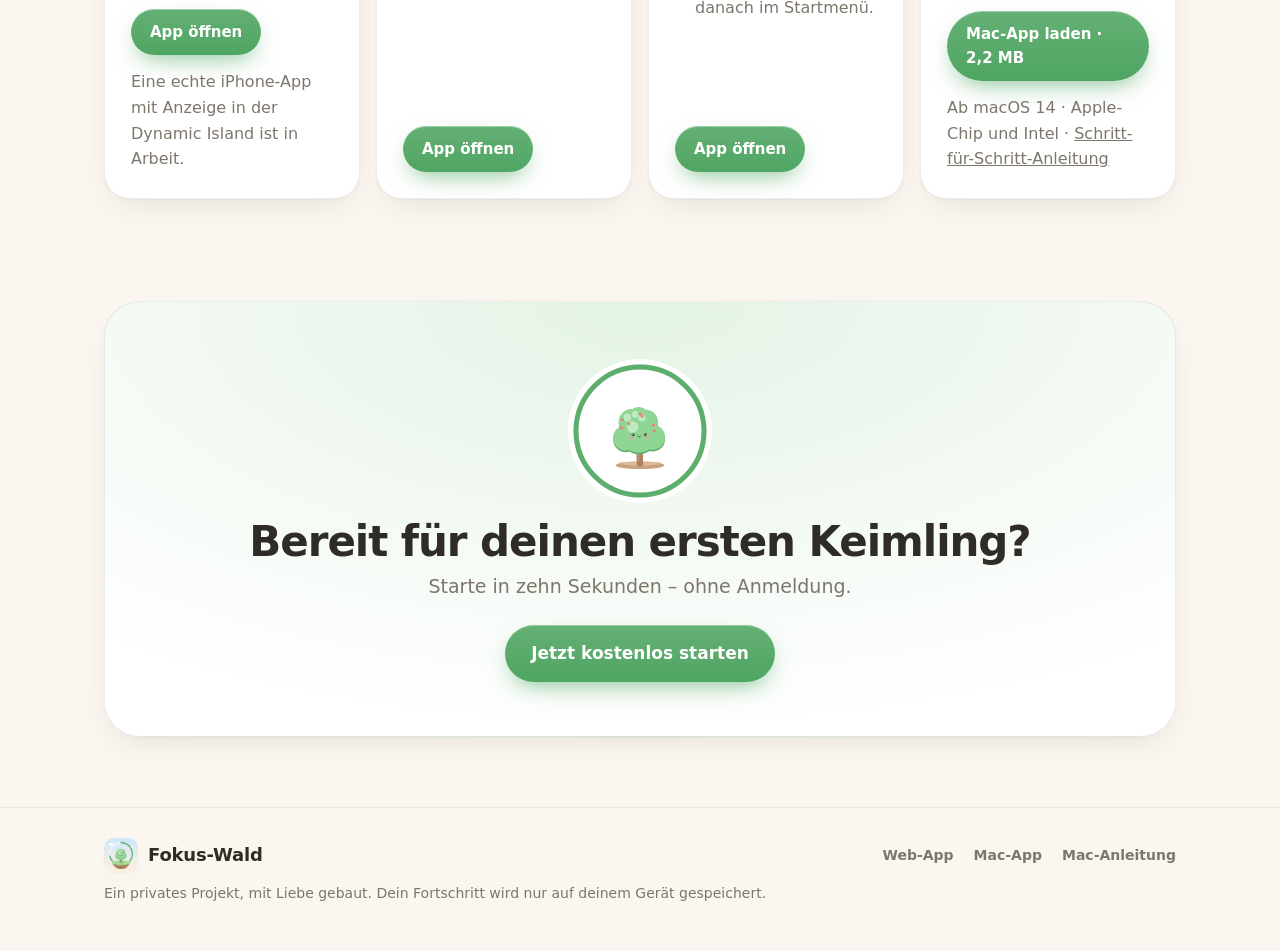
==== commit 3df66a9f: "Add saplings, plant diary, living island and more across all apps - Stopping a session early keeps t" ====
--- a/web/index.html
+++ b/web/index.html
@@ -20,6 +20,7 @@
   <a class="logo" href="./"><img src="app/icons/icon-192.png" alt=""> Fokus-Wald</a>
   <nav>
     <a href="#so-gehts">So geht's</a>
+    <a href="#anders">Was anders ist</a>
     <a href="#pflanzen">Pflanzen</a>
     <a href="#themes">Themes</a>
     <a href="#geraete">Installieren</a>
@@ -42,7 +43,7 @@
       </div>
       <p class="fine" id="cta-note">Für iPhone, iPad, Android, Windows und Mac</p>
       <dl class="facts">
-        <div><dt>14</dt><dd>Pflanzen zum Freischalten</dd></div>
+        <div><dt>26</dt><dd>Pflanzen, 12 davon nur zur Saison</dd></div>
         <div><dt>5</dt><dd>Themes</dd></div>
         <div><dt>0</dt><dd>Tracking &amp; Werbung</dd></div>
       </dl>
@@ -73,7 +74,7 @@
           </article>
           <article class="story-step" data-step="2">
             <h2>Deine Insel füllt sich</h2>
-            <p>Jede geschaffte Session landet auf deiner Insel. Bei 30 Pflanzen ist sie vollendet – und eine neue taucht auf.</p>
+            <p>Jede geschaffte Session landet auf deiner Insel. Bei 30 Pflanzen ist sie vollendet – und eine neue taucht auf. Und wenn du mal früher aufhörst: Der Setzling wartet auf dich.</p>
           </article>
         </div>
         <div class="story-dots" id="story-dots"><i class="on"></i><i></i><i></i></div>
@@ -89,10 +90,52 @@
     </div>
   </section>
 
+  <section id="anders">
+    <p class="eyebrow center reveal">Was Fokus-Wald anders macht</p>
+    <h2 class="reveal">Sanft statt streng</h2>
+    <p class="lead center reveal">Andere Fokus-Apps lassen deinen Baum eingehen, wenn du abbrichst. Hier nicht.</p>
+    <div class="pillars">
+      <article class="card pillar reveal">
+        <span class="ic"><svg viewBox="0 0 24 24"><path d="M12 20s-7-4.500-7-10a4 4 0 0 1 7-2.500A4 4 0 0 1 19 10c0 5.500-7 10-7 10z"/></svg></span>
+        <h3>Hier stirbt keine Pflanze</h3>
+        <p>Hörst du früher auf, bleibt deine Pflanze als Setzling im Beet stehen. In der nächsten Session wächst sie einfach weiter – jede fokussierte Minute zählt.</p>
+      </article>
+      <article class="card pillar reveal" style="--d:.08s">
+        <span class="ic"><svg viewBox="0 0 24 24"><path d="M3 12V4h8l10 10-8 8z"/><circle cx="7.500" cy="8.500" r="1.200"/></svg></span>
+        <h3>Deine Insel ist dein Tagebuch</h3>
+        <p>Ordne Sessions einem Fach oder Projekt zu und schreib eine Notiz dazu. Tippst du später eine Pflanze an, weißt du wieder: 45 Minuten Mathe, am 3. Oktober.</p>
+      </article>
+      <article class="card pillar reveal" style="--d:.16s">
+        <span class="ic"><svg viewBox="0 0 24 24"><path d="M11 3l1.800 5.200L18 10l-5.200 1.800L11 17l-1.800-5.200L4 10l5.200-1.800z"/></svg></span>
+        <h3>Lange Sessions werden golden</h3>
+        <p>Ab 50 Minuten am Stück wächst eine seltene goldene Variante. Zwölf Saison-Pflanzen gibt es nur in ihrem Monat – das Christbäumchen zum Beispiel nur im Dezember.</p>
+      </article>
+    </div>
+  </section>
+
+  <section id="lebendig">
+    <div class="split">
+      <div class="theme-demo living-demo reveal">
+        <canvas id="living-island" aria-label="Insel mit Leuchtturm und Tieren im Wechsel von Tag und Nacht"></canvas>
+        <span class="living-clock" id="living-clock">12:00 Uhr</span>
+      </div>
+      <div class="reveal" style="--d:.1s">
+        <p class="eyebrow">Lebendige Insel</p>
+        <h2 class="left">Ein Ort, an den man gern zurückkommt</h2>
+        <p class="lead">Der Himmel über deiner Insel folgt der echten Uhrzeit, das Wetter der Jahreszeit – und mit der Zeit zieht Leben ein.</p>
+        <ul class="checks">
+          <li><b>Bewohner:</b> Schmetterlinge ab 3 Pflanzen, ein Vogel ab 10, der Hase mit der ersten vollendeten Insel, der Fuchs nach 7 Tagen in Folge – und nachts Glühwürmchen.</li>
+          <li><b>Leuchtturm:</b> Setz dir ein Wochenziel. Ist es geschafft, leuchtet er über deiner Insel.</li>
+          <li><b>Gießzeit:</b> Nach jeder Session wartet eine kurze Pause mit eigenem Timer – Zeit, Wege und Flüsse zu malen.</li>
+        </ul>
+      </div>
+    </div>
+  </section>
+
   <section id="pflanzen">
     <p class="eyebrow center reveal">Sammeln &amp; freischalten</p>
-    <h2 class="reveal">14 Pflanzen, jede mit eigenem Charakter</h2>
-    <p class="lead center reveal">Bäume, Blumen, Pilze und ein paar ganz besondere. Mit jeder Session schaltest du neue frei.</p>
+    <h2 class="reveal">26 Pflanzen, jede mit eigenem Charakter</h2>
+    <p class="lead center reveal">Bäume, Blumen, Pilze und ein paar ganz besondere. Mit jeder Session schaltest du neue frei – und jeden Monat wartet eine Saison-Pflanze.</p>
     <div class="plants" id="plants"></div>
   </section>
 
@@ -119,8 +162,13 @@
       </article>
       <article class="card feature reveal" style="--d:.08s">
         <span class="ic"><svg viewBox="0 0 24 24"><path d="M5 20V10M12 20V4M19 20v-7"/></svg></span>
-        <h3>Statistik &amp; Serien</h3>
-        <p>Fokuszeit, Wochenverlauf und deine Tages-Serie – sieh, wie viel du geschafft hast.</p>
+        <h3>Statistik nach Fach</h3>
+        <p>Fokuszeit, Wochenverlauf, Tages-Serie und Wochenziel – und wohin deine Zeit geflossen ist.</p>
+      </article>
+      <article class="card feature reveal" style="--d:.12s">
+        <span class="ic"><svg viewBox="0 0 24 24"><path d="M12 15V3M8 7l4-4 4 4M7 11H5v10h14V11h-2"/></svg></span>
+        <h3>Insel als Bild teilen</h3>
+        <p>Speichere deine Insel als Bild – als Hintergrund, fürs Poster oder zum Verschicken.</p>
       </article>
       <article class="card feature reveal" style="--d:.16s">
         <span class="ic"><svg viewBox="0 0 24 24"><path d="M12 4v11M7 11l5 5 5-5M5 20h14"/></svg></span>
@@ -131,6 +179,11 @@
         <span class="ic"><svg viewBox="0 0 24 24"><rect x="5" y="11" width="14" height="9" rx="2.5"/><path d="M8 11V8a4 4 0 0 1 8 0v3"/></svg></span>
         <h3>Nichts verlässt dein Gerät</h3>
         <p>Kein Konto, keine Werbung, kein Tracking. Dein Fortschritt bleibt bei dir.</p>
+      </article>
+      <article class="card feature reveal" style="--d:.32s">
+        <span class="ic"><svg viewBox="0 0 24 24"><path d="M4 7h11M11 3l4 4-4 4M20 17H9M13 13l-4 4 4 4"/></svg></span>
+        <h3>Umziehen zwischen Geräten</h3>
+        <p>Sichere deinen Fortschritt als Datei und lade ihn in der Web-App, auf dem Mac oder dem iPhone wieder.</p>
       </article>
     </div>
   </section>
@@ -174,8 +227,8 @@
       <article class="card device reveal" style="--d:.24s" data-device="mac">
         <span class="yours">Dein Gerät</span>
         <h3>Mac</h3>
-        <p>Für den Mac gibt es eine <b>eigene App</b> – mit Anzeige neben der Notch, Mini-Timer über Vollbild-Apps und Menüleisten-Symbol.</p>
-        <a class="btn primary small" href="downloads/Fokus-Wald.zip" download>Mac-App laden · 1,7 MB</a>
+        <p>Für den Mac gibt es eine <b>eigene App</b> – mit Anzeige neben der Notch, Mini-Timer über Vollbild-Apps, Menüleisten-Symbol, Tastenkürzel <b>⌃⌥F</b> und Anbindung an die Kurzbefehle-App.</p>
+        <a class="btn primary small" href="downloads/Fokus-Wald.zip" download>Mac-App laden · 2,2 MB</a>
         <p class="fine">Ab macOS 14 · Apple-Chip und Intel · <a href="mac.html">Schritt-für-Schritt-Anleitung</a></p>
       </article>
     </div>
--- a/web/site.css
+++ b/web/site.css
@@ -142,6 +142,18 @@
 .theme-chip.on { border-color: var(--green); box-shadow: 0 0 0 3px color-mix(in srgb, var(--green) 22%, transparent); }
 @media (max-width: 900px) { .split { grid-template-columns: 1fr; gap: 26px; } }
 
+.pillars { display: grid; grid-template-columns: repeat(auto-fit, minmax(260px, 1fr)); gap: 16px; }
+.pillar .ic { width: 48px; height: 48px; border-radius: 16px; background: var(--green-soft); color: var(--green-deep); display: flex; align-items: center; justify-content: center; margin-bottom: 16px; }
+.pillar .ic svg { width: 24px; height: 24px; fill: none; stroke: currentColor; stroke-width: 2.200; stroke-linecap: round; stroke-linejoin: round; }
+.pillar p { color: var(--muted); font-size: 16px; margin: 0; }
+.living-demo { position: relative; }
+.living-clock { position: absolute; left: 18px; bottom: 16px; background: color-mix(in srgb, var(--card) 86%, transparent); backdrop-filter: blur(12px); -webkit-backdrop-filter: blur(12px); border: 1px solid var(--line); border-radius: 999px; padding: 5px 14px; font-size: 14px; font-weight: 800; font-variant-numeric: tabular-nums; }
+.checks { list-style: none; margin: 0; padding: 0; display: flex; flex-direction: column; gap: 12px; color: var(--muted); font-size: 16px; }
+.checks li { padding-left: 30px; position: relative; }
+.checks li::before { content: ""; position: absolute; left: 0; top: 4px; width: 18px; height: 18px; border-radius: 50%; background: var(--green-soft); box-shadow: inset 0 0 0 5px var(--green-soft), inset 0 0 0 9px var(--green); }
+.checks b { color: var(--ink); }
+@media (max-width: 900px) { .living-demo { order: -1; } }
+
 .features { display: grid; grid-template-columns: repeat(auto-fit, minmax(235px, 1fr)); gap: 16px; }
 .feature .ic { width: 44px; height: 44px; border-radius: 14px; background: var(--green-soft); color: var(--green-deep); display: flex; align-items: center; justify-content: center; margin-bottom: 16px; }
 .feature .ic svg { width: 22px; height: 22px; fill: none; stroke: currentColor; stroke-width: 2.2; stroke-linecap: round; stroke-linejoin: round; }
